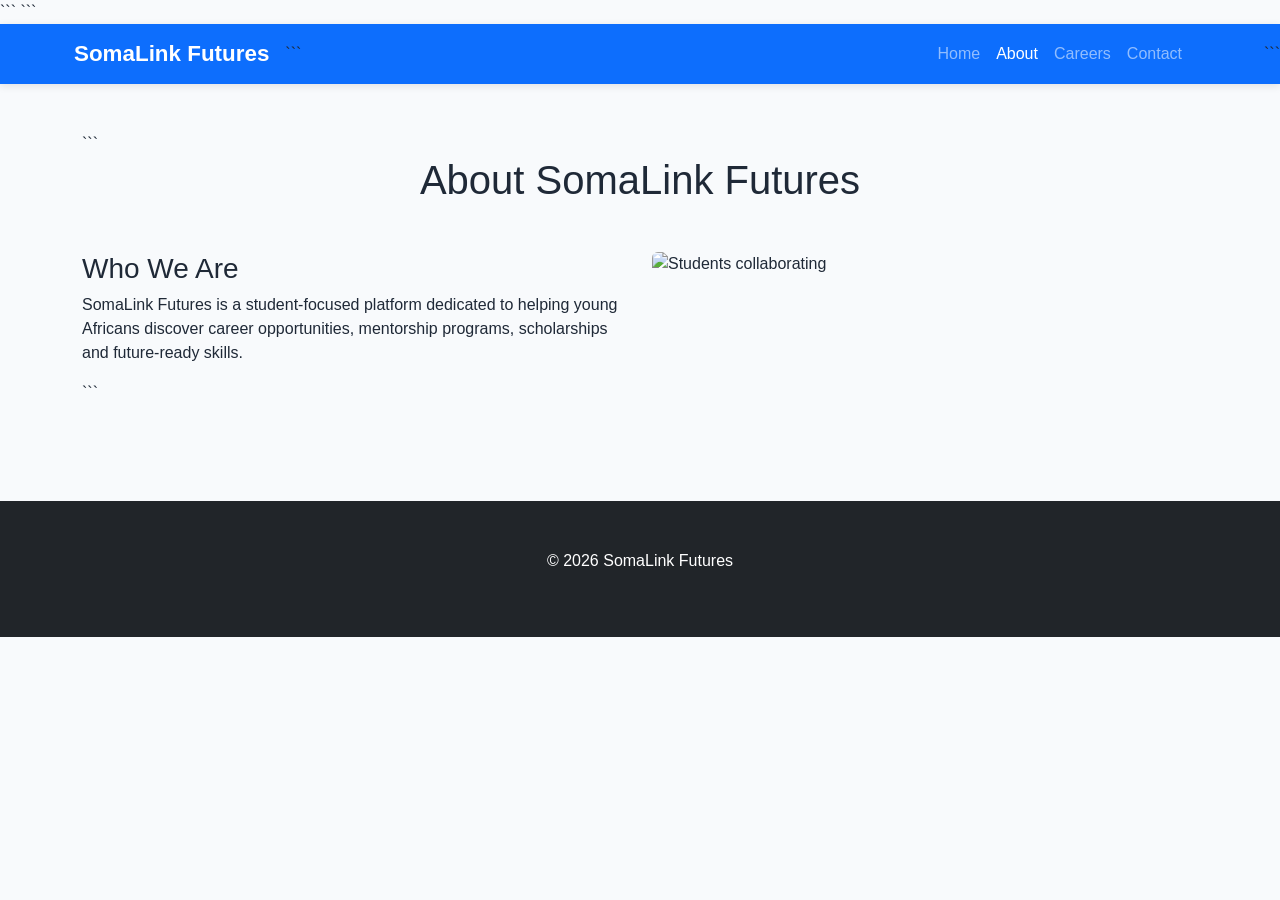
==== about.html @ 68ec2afd "Create about page layout" ====
<!DOCTYPE html>

<html lang="en">
<head>
    <meta charset="UTF-8">
    <meta name="viewport" content="width=device-width, initial-scale=1.0">
    <title>About - SomaLink Futures</title>

```
<link href="https://cdn.jsdelivr.net/npm/bootstrap@5.3.8/dist/css/bootstrap.min.css" rel="stylesheet">

<link rel="stylesheet" href="css/style.css">
```

</head>

<body>

<nav class="navbar navbar-expand-lg navbar-dark bg-primary sticky-top">
    <div class="container">
        <a class="navbar-brand fw-bold" href="index.html">SomaLink Futures</a>

```
    <button class="navbar-toggler" type="button" data-bs-toggle="collapse" data-bs-target="#navbarNav">
        <span class="navbar-toggler-icon"></span>
    </button>

    <div class="collapse navbar-collapse" id="navbarNav">
        <ul class="navbar-nav ms-auto">
            <li class="nav-item"><a class="nav-link" href="index.html">Home</a></li>
            <li class="nav-item"><a class="nav-link active" href="about.html">About</a></li>
            <li class="nav-item"><a class="nav-link" href="careers.html">Careers</a></li>
            <li class="nav-item"><a class="nav-link" href="contact.html">Contact</a></li>
        </ul>
    </div>
</div>
```

</nav>

<section class="container py-5">

```
<h1 class="text-center mb-5">
    About SomaLink Futures
</h1>

<div class="row">

    <div class="col-lg-6">

        <h3>Who We Are</h3>

        <p>
            SomaLink Futures is a student-focused platform dedicated to helping
            young Africans discover career opportunities, mentorship programs,
            scholarships and future-ready skills.
        </p>

    </div>

    <div class="col-lg-6">

        <img
            src="https://images.unsplash.com/photo-1522202176988-66273c2fd55f"
            class="img-fluid rounded"
            alt="Students collaborating">

    </div>

</div>
```

</section>

<footer class="bg-dark text-white mt-5 py-5">
    <div class="container text-center">
        <p>&copy; 2026 SomaLink Futures</p>
    </div>
</footer>

<script src="https://cdn.jsdelivr.net/npm/bootstrap@5.3.8/dist/js/bootstrap.bundle.min.js"></script>

</body>
</html>
---- css/style.css ----
body {
    font-family: "Segoe UI", Tahoma, Geneva, Verdana, sans-serif;
    background-color: #f8fafc;
    color: #1f2937;
}

.navbar {
    box-shadow: 0 2px 8px rgba(0,0,0,0.1);
}

.navbar-brand {
    font-size: 1.4rem;
}

.hero-title {
    font-size: 3rem;
    font-weight: 700;
}

footer {
    margin-top: 80px;
}
.hero-section {
    background: linear-gradient(
        135deg,
        #2563eb,
        #1e40af
    );

    color: white;

    padding: 120px 0;
}

.hero-title {
    font-size: 3.5rem;
    font-weight: 800;
    margin-bottom: 20px;
}

.hero-text {
    font-size: 1.2rem;
    margin-bottom: 30px;
}

.hero-btn {
    margin-right: 10px;
}

.stat-card {
    border: none;
    border-radius: 15px;
    box-shadow: 0 5px 15px rgba(0,0,0,0.1);
    transition: 0.3s;
}

.stat-card:hover {
    transform: translateY(-5px);
}
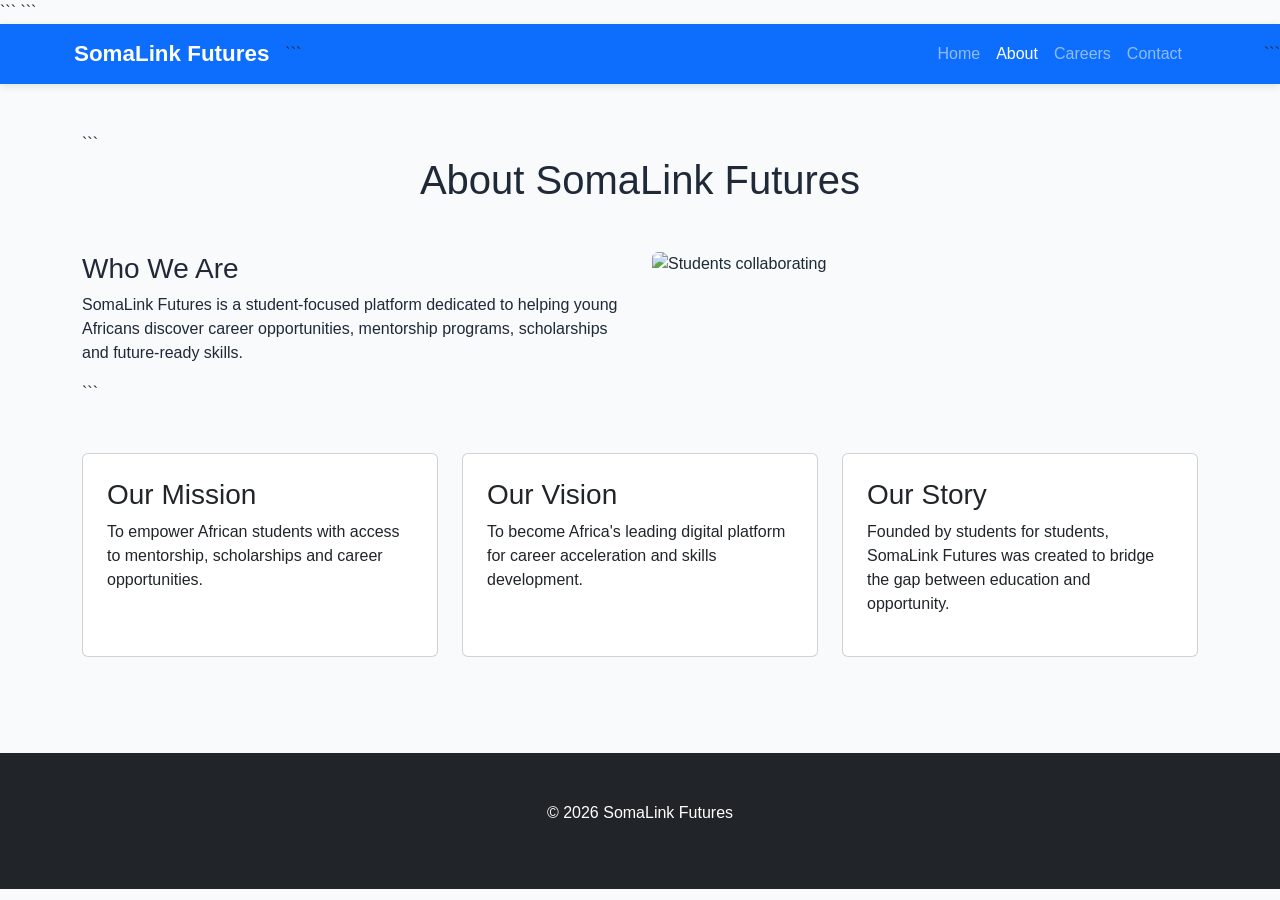
==== commit 6c825f37: "Add mission vision and story sections" ====
--- a/about.html
+++ b/about.html
@@ -70,7 +70,54 @@
 
 </div>
 ```
+<section class="row mt-5">
 
+    <div class="col-md-4">
+
+        <div class="card p-4 h-100">
+
+            <h3>Our Mission</h3>
+
+            <p>
+                To empower African students with access to mentorship,
+                scholarships and career opportunities.
+            </p>
+
+        </div>
+
+    </div>
+
+    <div class="col-md-4">
+
+        <div class="card p-4 h-100">
+
+            <h3>Our Vision</h3>
+
+            <p>
+                To become Africa's leading digital platform for career
+                acceleration and skills development.
+            </p>
+
+        </div>
+
+    </div>
+
+    <div class="col-md-4">
+
+        <div class="card p-4 h-100">
+
+            <h3>Our Story</h3>
+
+            <p>
+                Founded by students for students, SomaLink Futures was created
+                to bridge the gap between education and opportunity.
+            </p>
+
+        </div>
+
+    </div>
+
+</section>
 </section>
 
 <footer class="bg-dark text-white mt-5 py-5">
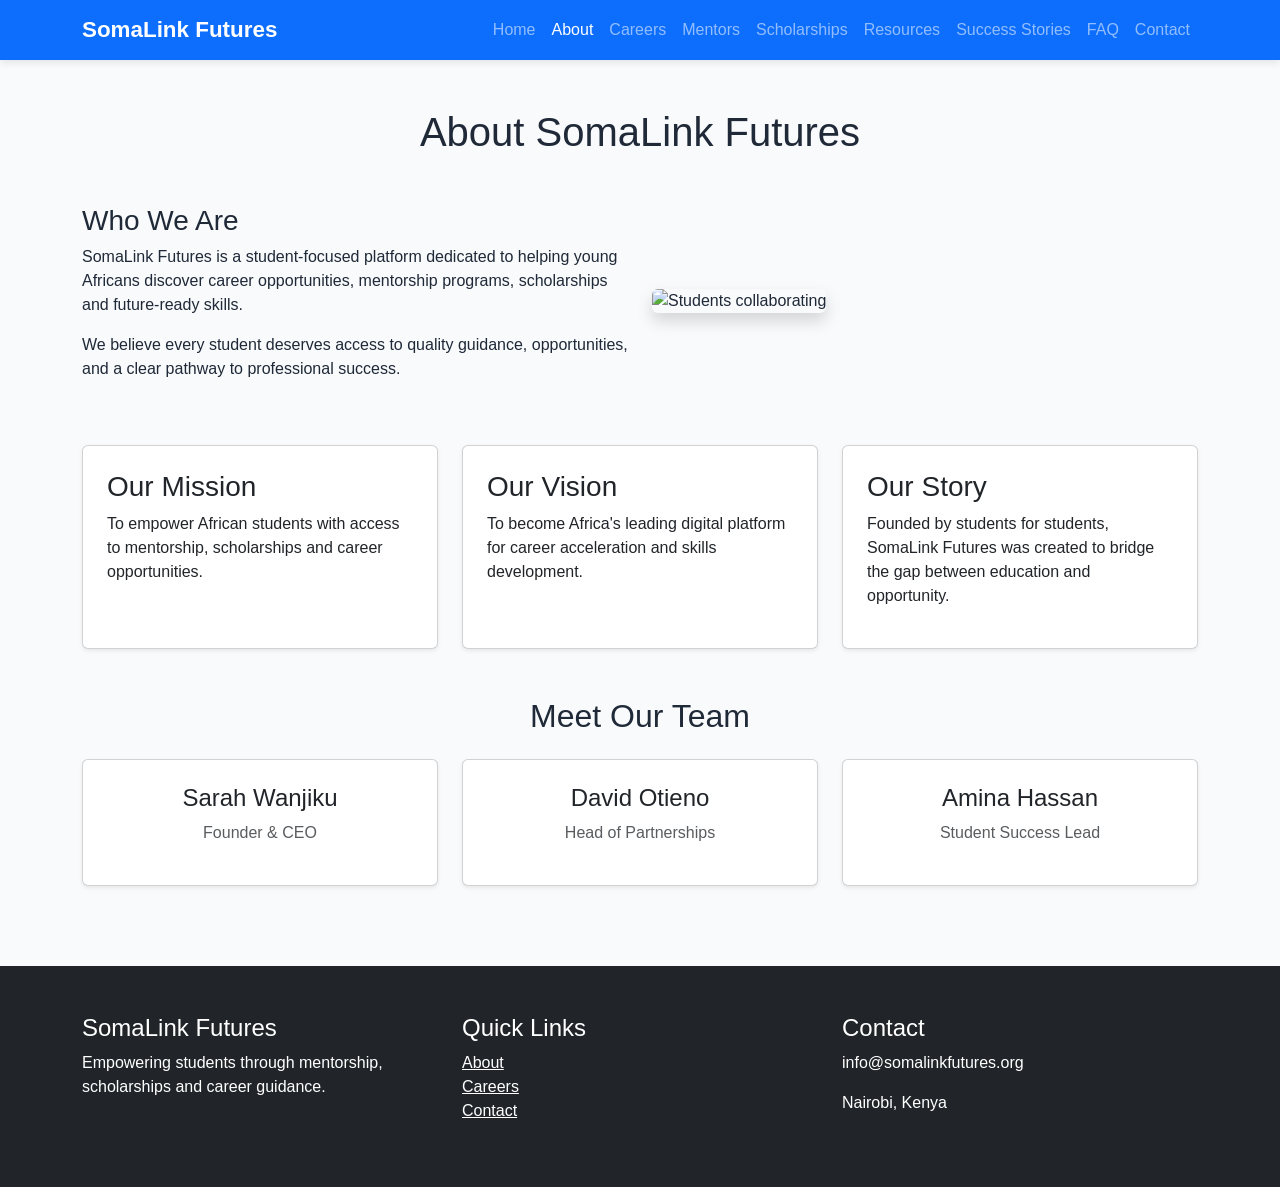
==== commit 2855aac1: "Add team member cards to about page" ====
--- a/about.html
+++ b/about.html
@@ -1,132 +1,280 @@
 <!DOCTYPE html>
-
 <html lang="en">
 <head>
     <meta charset="UTF-8">
     <meta name="viewport" content="width=device-width, initial-scale=1.0">
     <title>About - SomaLink Futures</title>
 
-```
-<link href="https://cdn.jsdelivr.net/npm/bootstrap@5.3.8/dist/css/bootstrap.min.css" rel="stylesheet">
-
-<link rel="stylesheet" href="css/style.css">
-```
-
+    <link href="https://cdn.jsdelivr.net/npm/bootstrap@5.3.8/dist/css/bootstrap.min.css" rel="stylesheet">
+
+    <link rel="stylesheet" href="css/style.css">
 </head>
 
 <body>
 
-<nav class="navbar navbar-expand-lg navbar-dark bg-primary sticky-top">
-    <div class="container">
-        <a class="navbar-brand fw-bold" href="index.html">SomaLink Futures</a>
-
-```
-    <button class="navbar-toggler" type="button" data-bs-toggle="collapse" data-bs-target="#navbarNav">
-        <span class="navbar-toggler-icon"></span>
-    </button>
-
-    <div class="collapse navbar-collapse" id="navbarNav">
-        <ul class="navbar-nav ms-auto">
-            <li class="nav-item"><a class="nav-link" href="index.html">Home</a></li>
-            <li class="nav-item"><a class="nav-link active" href="about.html">About</a></li>
-            <li class="nav-item"><a class="nav-link" href="careers.html">Careers</a></li>
-            <li class="nav-item"><a class="nav-link" href="contact.html">Contact</a></li>
-        </ul>
-    </div>
-</div>
-```
-
-</nav>
-
-<section class="container py-5">
-
-```
-<h1 class="text-center mb-5">
-    About SomaLink Futures
-</h1>
-
-<div class="row">
-
-    <div class="col-lg-6">
-
-        <h3>Who We Are</h3>
-
-        <p>
-            SomaLink Futures is a student-focused platform dedicated to helping
-            young Africans discover career opportunities, mentorship programs,
-            scholarships and future-ready skills.
-        </p>
-
-    </div>
-
-    <div class="col-lg-6">
-
-        <img
-            src="https://images.unsplash.com/photo-1522202176988-66273c2fd55f"
-            class="img-fluid rounded"
-            alt="Students collaborating">
-
-    </div>
-
-</div>
-```
-<section class="row mt-5">
-
-    <div class="col-md-4">
-
-        <div class="card p-4 h-100">
-
-            <h3>Our Mission</h3>
-
-            <p>
-                To empower African students with access to mentorship,
-                scholarships and career opportunities.
-            </p>
+    <nav class="navbar navbar-expand-lg navbar-dark bg-primary sticky-top">
+        <div class="container">
+
+            <a class="navbar-brand fw-bold" href="index.html">
+                SomaLink Futures
+            </a>
+
+            <button
+                class="navbar-toggler"
+                type="button"
+                data-bs-toggle="collapse"
+                data-bs-target="#navbarNav">
+
+                <span class="navbar-toggler-icon"></span>
+
+            </button>
+
+            <div class="collapse navbar-collapse" id="navbarNav">
+
+                <ul class="navbar-nav ms-auto">
+
+                    <li class="nav-item">
+                        <a class="nav-link" href="index.html">Home</a>
+                    </li>
+
+                    <li class="nav-item">
+                        <a class="nav-link active" href="about.html">About</a>
+                    </li>
+
+                    <li class="nav-item">
+                        <a class="nav-link" href="careers.html">Careers</a>
+                    </li>
+
+                    <li class="nav-item">
+                        <a class="nav-link" href="mentors.html">Mentors</a>
+                    </li>
+
+                    <li class="nav-item">
+                        <a class="nav-link" href="scholarships.html">Scholarships</a>
+                    </li>
+
+                    <li class="nav-item">
+                        <a class="nav-link" href="resources.html">Resources</a>
+                    </li>
+
+                    <li class="nav-item">
+                        <a class="nav-link" href="success-stories.html">Success Stories</a>
+                    </li>
+
+                    <li class="nav-item">
+                        <a class="nav-link" href="faq.html">FAQ</a>
+                    </li>
+
+                    <li class="nav-item">
+                        <a class="nav-link" href="contact.html">Contact</a>
+                    </li>
+
+                </ul>
+
+            </div>
 
         </div>
-
-    </div>
-
-    <div class="col-md-4">
-
-        <div class="card p-4 h-100">
-
-            <h3>Our Vision</h3>
-
-            <p>
-                To become Africa's leading digital platform for career
-                acceleration and skills development.
-            </p>
+    </nav>
+
+    <main>
+
+        <section class="container py-5">
+
+            <h1 class="text-center mb-5">
+                About SomaLink Futures
+            </h1>
+
+            <div class="row align-items-center">
+
+                <div class="col-lg-6">
+
+                    <h3>Who We Are</h3>
+
+                    <p>
+                        SomaLink Futures is a student-focused platform dedicated to helping
+                        young Africans discover career opportunities, mentorship programs,
+                        scholarships and future-ready skills.
+                    </p>
+
+                    <p>
+                        We believe every student deserves access to quality guidance,
+                        opportunities, and a clear pathway to professional success.
+                    </p>
+
+                </div>
+
+                <div class="col-lg-6">
+
+                    <img
+                        src="https://images.unsplash.com/photo-1522202176988-66273c2fd55f"
+                        class="img-fluid rounded shadow"
+                        alt="Students collaborating">
+
+                </div>
+
+            </div>
+
+        </section>
+
+        <section class="container mb-5">
+
+            <div class="row g-4">
+
+                <div class="col-md-4">
+
+                    <div class="card p-4 h-100 shadow-sm">
+
+                        <h3>Our Mission</h3>
+
+                        <p>
+                            To empower African students with access to mentorship,
+                            scholarships and career opportunities.
+                        </p>
+
+                    </div>
+
+                </div>
+
+                <div class="col-md-4">
+
+                    <div class="card p-4 h-100 shadow-sm">
+
+                        <h3>Our Vision</h3>
+
+                        <p>
+                            To become Africa's leading digital platform for career
+                            acceleration and skills development.
+                        </p>
+
+                    </div>
+
+                </div>
+
+                <div class="col-md-4">
+
+                    <div class="card p-4 h-100 shadow-sm">
+
+                        <h3>Our Story</h3>
+
+                        <p>
+                            Founded by students for students, SomaLink Futures was created
+                            to bridge the gap between education and opportunity.
+                        </p>
+
+                    </div>
+
+                </div>
+
+            </div>
+
+        </section>
+
+        <section class="container mb-5">
+
+            <h2 class="text-center mb-4">
+                Meet Our Team
+            </h2>
+
+            <div class="row g-4">
+
+                <div class="col-md-4">
+
+                    <div class="card text-center p-4 shadow-sm">
+
+                        <h4>Sarah Wanjiku</h4>
+
+                        <p class="text-muted">
+                            Founder & CEO
+                        </p>
+
+                    </div>
+
+                </div>
+
+                <div class="col-md-4">
+
+                    <div class="card text-center p-4 shadow-sm">
+
+                        <h4>David Otieno</h4>
+
+                        <p class="text-muted">
+                            Head of Partnerships
+                        </p>
+
+                    </div>
+
+                </div>
+
+                <div class="col-md-4">
+
+                    <div class="card text-center p-4 shadow-sm">
+
+                        <h4>Amina Hassan</h4>
+
+                        <p class="text-muted">
+                            Student Success Lead
+                        </p>
+
+                    </div>
+
+                </div>
+
+            </div>
+
+        </section>
+
+    </main>
+
+    <footer class="bg-dark text-white py-5">
+
+        <div class="container">
+
+            <div class="row">
+
+                <div class="col-md-4">
+
+                    <h4>SomaLink Futures</h4>
+
+                    <p>
+                        Empowering students through mentorship,
+                        scholarships and career guidance.
+                    </p>
+
+                </div>
+
+                <div class="col-md-4">
+
+                    <h4>Quick Links</h4>
+
+                    <ul class="list-unstyled">
+
+                        <li><a href="about.html" class="text-white">About</a></li>
+
+                        <li><a href="careers.html" class="text-white">Careers</a></li>
+
+                        <li><a href="contact.html" class="text-white">Contact</a></li>
+
+                    </ul>
+
+                </div>
+
+                <div class="col-md-4">
+
+                    <h4>Contact</h4>
+
+                    <p>info@somalinkfutures.org</p>
+
+                    <p>Nairobi, Kenya</p>
+
+                </div>
+
+            </div>
 
         </div>
 
-    </div>
-
-    <div class="col-md-4">
-
-        <div class="card p-4 h-100">
-
-            <h3>Our Story</h3>
-
-            <p>
-                Founded by students for students, SomaLink Futures was created
-                to bridge the gap between education and opportunity.
-            </p>
-
-        </div>
-
-    </div>
-
-</section>
-</section>
-
-<footer class="bg-dark text-white mt-5 py-5">
-    <div class="container text-center">
-        <p>&copy; 2026 SomaLink Futures</p>
-    </div>
-</footer>
-
-<script src="https://cdn.jsdelivr.net/npm/bootstrap@5.3.8/dist/js/bootstrap.bundle.min.js"></script>
+    </footer>
+
+    <script src="https://cdn.jsdelivr.net/npm/bootstrap@5.3.8/dist/js/bootstrap.bundle.min.js"></script>
 
 </body>
-</html>
+</html>
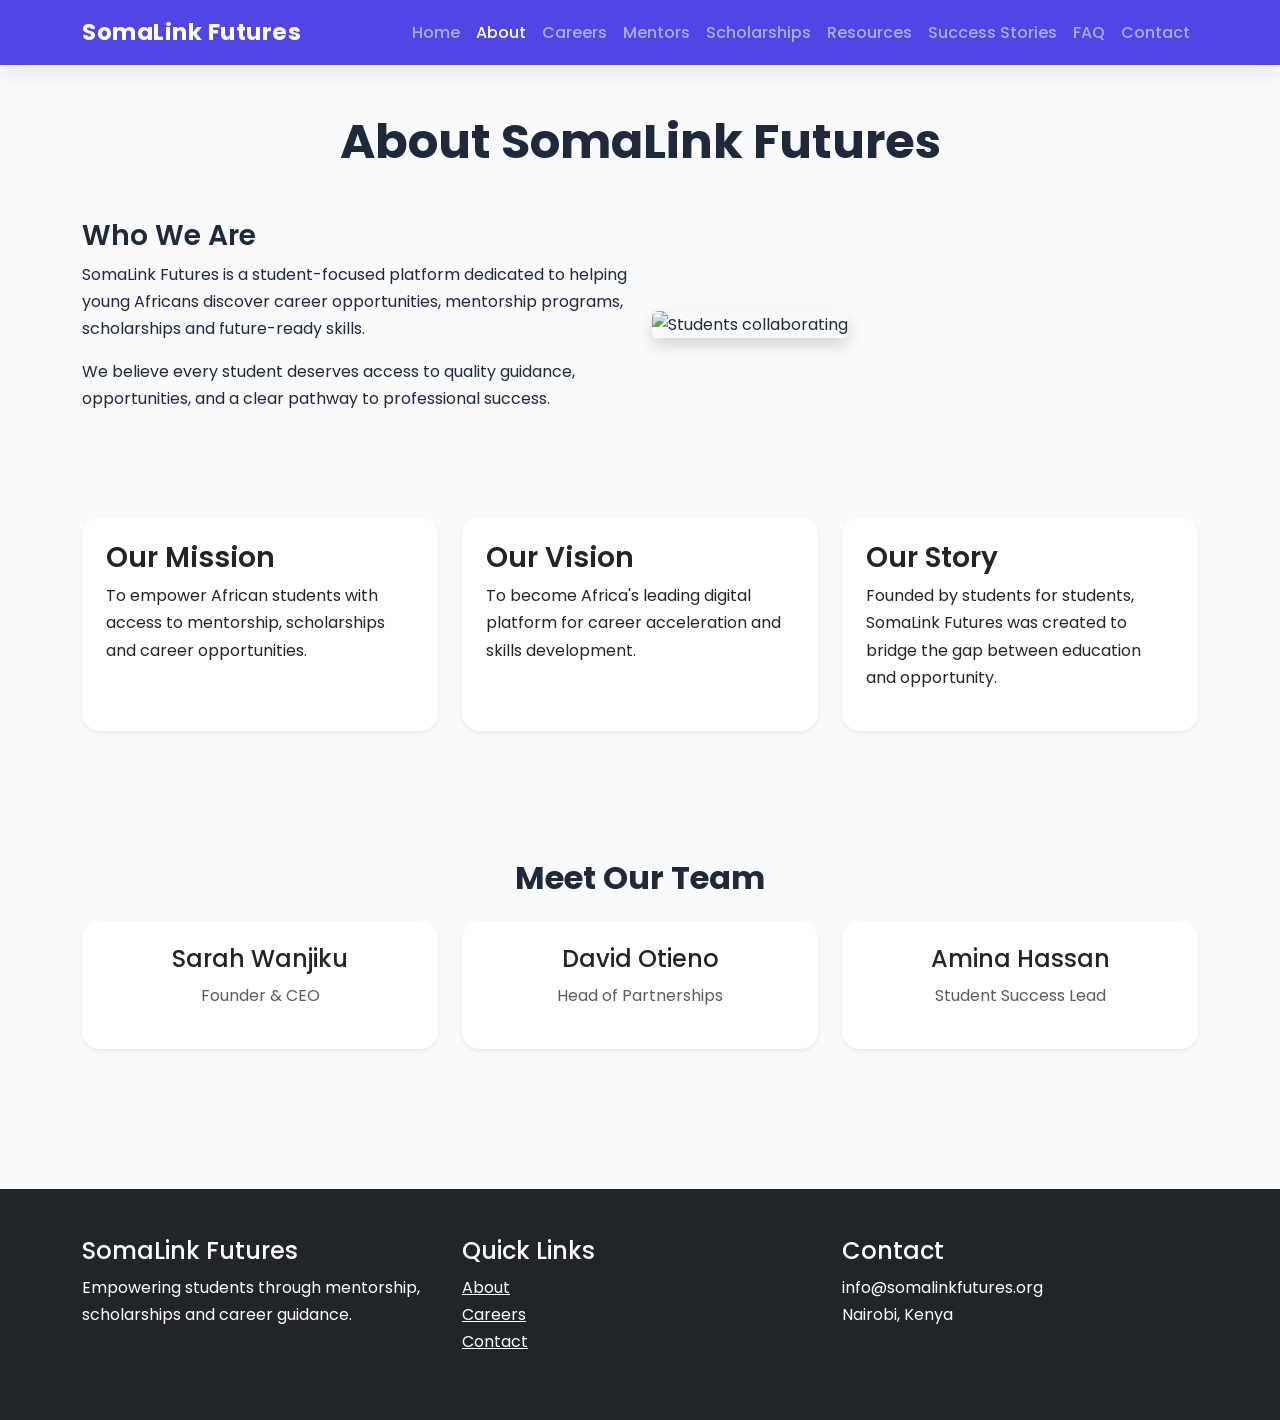
==== commit 30bcffe7: "Standardize navigation across all pages" ====
--- a/about.html
+++ b/about.html
@@ -12,69 +12,74 @@
 
 <body>
 
-    <nav class="navbar navbar-expand-lg navbar-dark bg-primary sticky-top">
-        <div class="container">
-
-            <a class="navbar-brand fw-bold" href="index.html">
-                SomaLink Futures
-            </a>
-
-            <button
-                class="navbar-toggler"
-                type="button"
-                data-bs-toggle="collapse"
-                data-bs-target="#navbarNav">
-
-                <span class="navbar-toggler-icon"></span>
-
-            </button>
-
-            <div class="collapse navbar-collapse" id="navbarNav">
-
-                <ul class="navbar-nav ms-auto">
-
-                    <li class="nav-item">
-                        <a class="nav-link" href="index.html">Home</a>
-                    </li>
-
-                    <li class="nav-item">
-                        <a class="nav-link active" href="about.html">About</a>
-                    </li>
-
-                    <li class="nav-item">
-                        <a class="nav-link" href="careers.html">Careers</a>
-                    </li>
-
-                    <li class="nav-item">
-                        <a class="nav-link" href="mentors.html">Mentors</a>
-                    </li>
-
-                    <li class="nav-item">
-                        <a class="nav-link" href="scholarships.html">Scholarships</a>
-                    </li>
-
-                    <li class="nav-item">
-                        <a class="nav-link" href="resources.html">Resources</a>
-                    </li>
-
-                    <li class="nav-item">
-                        <a class="nav-link" href="success-stories.html">Success Stories</a>
-                    </li>
-
-                    <li class="nav-item">
-                        <a class="nav-link" href="faq.html">FAQ</a>
-                    </li>
-
-                    <li class="nav-item">
-                        <a class="nav-link" href="contact.html">Contact</a>
-                    </li>
-
-                </ul>
-
-            </div>
+    <nav class="navbar navbar-expand-lg navbar-dark sticky-top bg-primary">
+
+    <div class="container">
+
+        <a class="navbar-brand fw-bold" href="index.html">
+            SomaLink Futures
+        </a>
+
+        <button
+            class="navbar-toggler"
+            type="button"
+            data-bs-toggle="collapse"
+            data-bs-target="#navbarNav"
+            aria-controls="navbarNav"
+            aria-expanded="false"
+            aria-label="Toggle navigation">
+
+            <span class="navbar-toggler-icon"></span>
+
+        </button>
+
+        <div class="collapse navbar-collapse" id="navbarNav">
+
+            <ul class="navbar-nav ms-auto">
+
+                <li class="nav-item">
+                    <a class="nav-link" href="index.html">Home</a>
+                </li>
+
+                <li class="nav-item">
+                    <a class="nav-link active" href="about.html">About</a>
+                </li>
+
+                <li class="nav-item">
+                    <a class="nav-link" href="careers.html">Careers</a>
+                </li>
+
+                <li class="nav-item">
+                    <a class="nav-link" href="mentors.html">Mentors</a>
+                </li>
+
+                <li class="nav-item">
+                    <a class="nav-link" href="scholarships.html">Scholarships</a>
+                </li>
+
+                <li class="nav-item">
+                    <a class="nav-link" href="resources.html">Resources</a>
+                </li>
+
+                <li class="nav-item">
+                    <a class="nav-link" href="success-stories.html">Success Stories</a>
+                </li>
+
+                <li class="nav-item">
+                    <a class="nav-link" href="faq.html">FAQ</a>
+                </li>
+
+                <li class="nav-item">
+                    <a class="nav-link" href="contact.html">Contact</a>
+                </li>
+
+            </ul>
 
         </div>
-    </nav>
+
+    </div>
+
+</nav>
 
     <main>
 
--- a/css/style.css
+++ b/css/style.css
@@ -1,59 +1,157 @@
-body {
-    font-family: "Segoe UI", Tahoma, Geneva, Verdana, sans-serif;
-    background-color: #f8fafc;
-    color: #1f2937;
+/* ---------- Google Font ---------- */
+@import url('https://fonts.googleapis.com/css2?family=Poppins:wght@300;400;500;600;700;800&display=swap');
+
+/* ---------- Global ---------- */
+
+body{
+    font-family:'Poppins',sans-serif;
+    background:#F8FAFC;
+    color:#1E293B;
+    line-height:1.7;
 }
 
-.navbar {
-    box-shadow: 0 2px 8px rgba(0,0,0,0.1);
+/* ---------- Navbar ---------- */
+
+.navbar{
+    background:#4F46E5 !important;
+    box-shadow:0 8px 24px rgba(0,0,0,.08);
 }
 
-.navbar-brand {
-    font-size: 1.4rem;
+.navbar-brand{
+    font-size:1.45rem;
+    font-weight:700;
+    letter-spacing:.5px;
 }
 
-.hero-title {
-    font-size: 3rem;
-    font-weight: 700;
+.nav-link{
+    font-weight:500;
+    transition:.25s;
 }
 
-footer {
-    margin-top: 80px;
-}
-.hero-section {
-    background: linear-gradient(
-        135deg,
-        #2563eb,
-        #1e40af
-    );
-
-    color: white;
-
-    padding: 120px 0;
+.nav-link:hover{
+    color:#A5F3FC !important;
 }
 
-.hero-title {
-    font-size: 3.5rem;
-    font-weight: 800;
-    margin-bottom: 20px;
+/* ---------- Buttons ---------- */
+
+.btn-primary{
+    background:#4F46E5;
+    border:none;
+    padding:12px 28px;
+    border-radius:12px;
+    transition:.3s;
 }
 
-.hero-text {
-    font-size: 1.2rem;
-    margin-bottom: 30px;
+.btn-primary:hover{
+
+    background:#4338CA;
+
+    transform:translateY(-2px);
+
+    box-shadow:0 10px 25px rgba(79,70,229,.25);
+
 }
 
-.hero-btn {
-    margin-right: 10px;
+/* ---------- Cards ---------- */
+
+.card{
+
+    border:none;
+
+    border-radius:18px;
+
+    transition:.35s;
+
+    overflow:hidden;
+
 }
 
-.stat-card {
-    border: none;
-    border-radius: 15px;
-    box-shadow: 0 5px 15px rgba(0,0,0,0.1);
-    transition: 0.3s;
+.card:hover{
+
+    transform:translateY(-8px);
+
+    box-shadow:0 20px 45px rgba(0,0,0,.12);
+
 }
 
-.stat-card:hover {
-    transform: translateY(-5px);
+/* ---------- Images ---------- */
+
+.card img{
+
+    height:240px;
+
+    object-fit:cover;
+
+}
+
+/* ---------- Headings ---------- */
+
+h1{
+
+    font-size:3rem;
+
+    font-weight:700;
+
+}
+
+h2{
+
+    font-weight:700;
+
+}
+
+h3{
+
+    font-weight:600;
+
+}
+
+/* ---------- Footer ---------- */
+
+footer{
+
+    margin-top:100px;
+
+    background:#0F172A !important;
+
+}
+
+footer p{
+
+    margin-bottom:0;
+
+}
+
+/* ---------- Section spacing ---------- */
+
+section{
+
+    padding-top:40px;
+
+    padding-bottom:40px;
+
+}
+
+/* ---------- Hero Section ---------- */
+
+.hero-section{
+
+    background:linear-gradient(135deg,#EEF2FF,#FFFFFF);
+
+    padding-top:90px;
+
+    padding-bottom:90px;
+
+}
+
+.hero-section img{
+
+    border-radius:24px;
+
+}
+
+.hero-section h1{
+
+    line-height:1.2;
+
 }
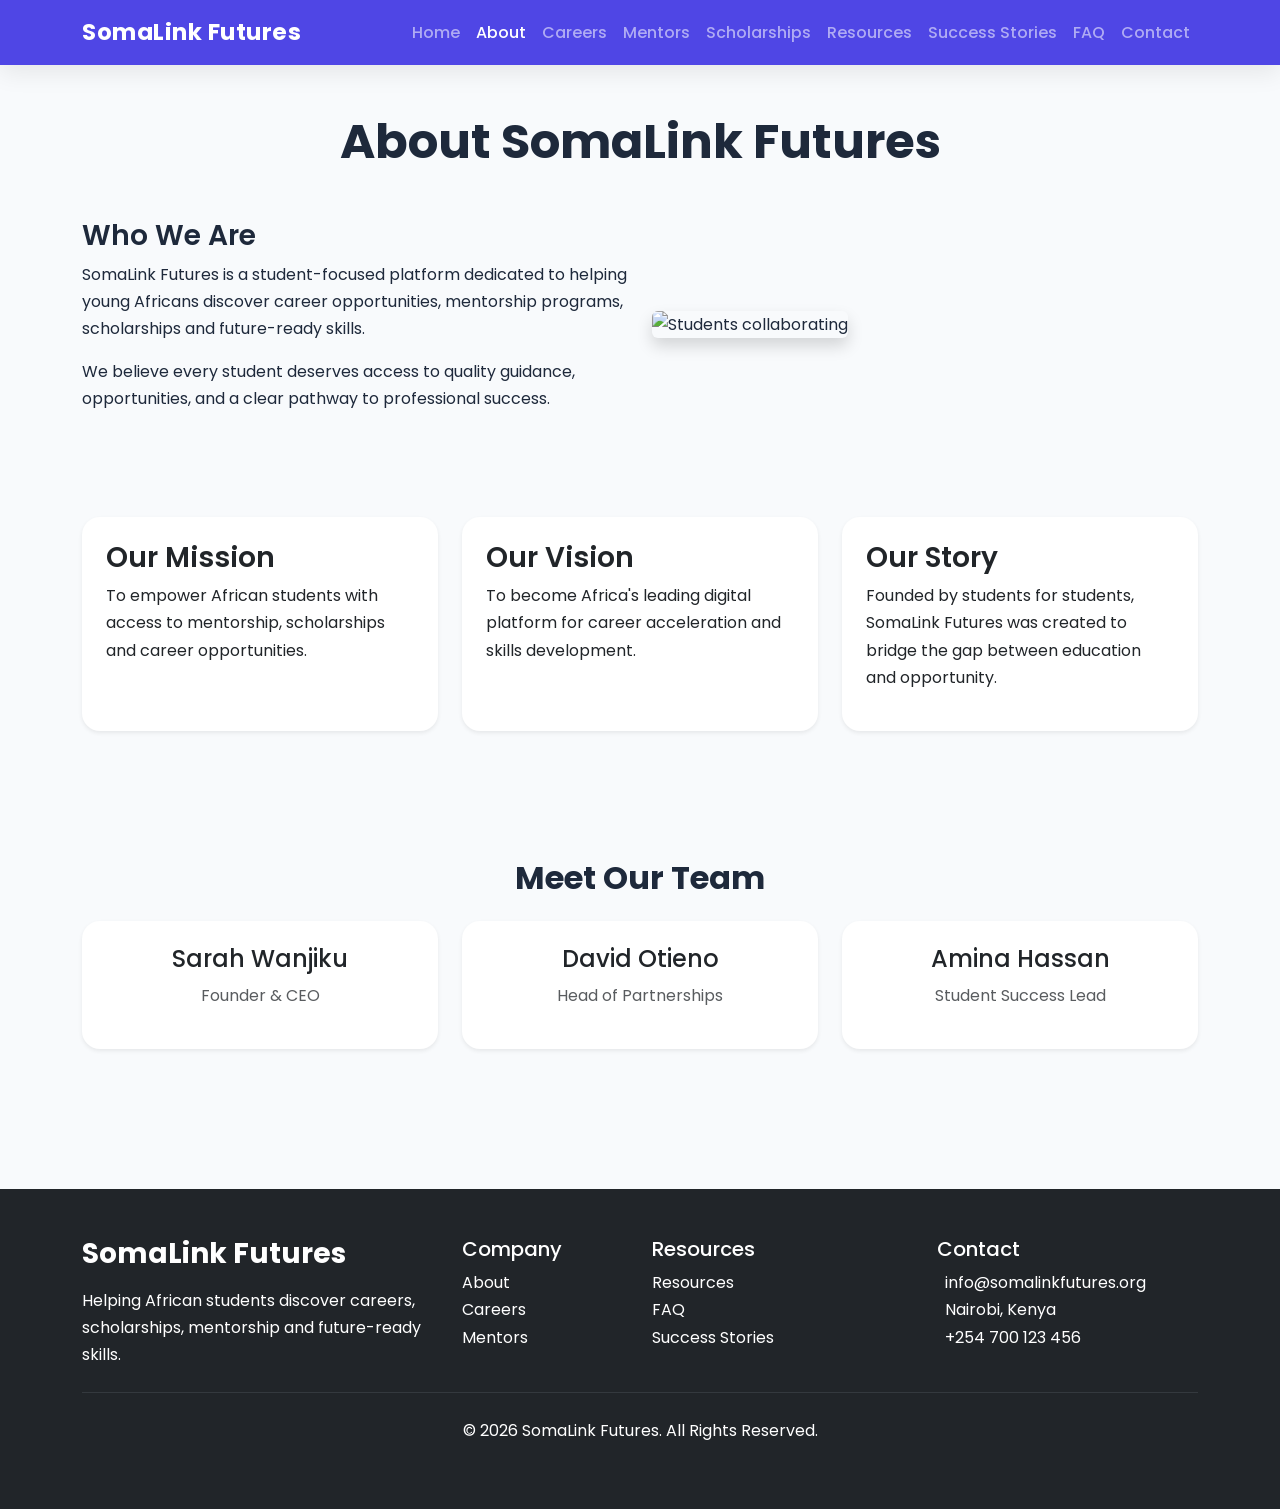
==== commit ed2bb0a4: "Standardize footer across all pages" ====
--- a/about.html
+++ b/about.html
@@ -230,54 +230,135 @@
 
     </main>
 
-    <footer class="bg-dark text-white py-5">
-
-        <div class="container">
-
-            <div class="row">
-
-                <div class="col-md-4">
-
-                    <h4>SomaLink Futures</h4>
-
-                    <p>
-                        Empowering students through mentorship,
-                        scholarships and career guidance.
-                    </p>
-
-                </div>
-
-                <div class="col-md-4">
-
-                    <h4>Quick Links</h4>
-
-                    <ul class="list-unstyled">
-
-                        <li><a href="about.html" class="text-white">About</a></li>
-
-                        <li><a href="careers.html" class="text-white">Careers</a></li>
-
-                        <li><a href="contact.html" class="text-white">Contact</a></li>
-
-                    </ul>
-
-                </div>
-
-                <div class="col-md-4">
-
-                    <h4>Contact</h4>
-
-                    <p>info@somalinkfutures.org</p>
-
-                    <p>Nairobi, Kenya</p>
-
-                </div>
+    <footer class="bg-dark text-white pt-5 pb-3">
+
+    <div class="container">
+
+        <div class="row gy-4">
+
+            <div class="col-lg-4">
+
+                <h3 class="fw-bold mb-3">
+                    SomaLink Futures
+                </h3>
+
+                <p>
+                    Helping African students discover careers,
+                    scholarships, mentorship and future-ready skills.
+                </p>
+
+            </div>
+
+            <div class="col-lg-2">
+
+                <h5>Company</h5>
+
+                <ul class="list-unstyled">
+
+                    <li>
+                        <a href="about.html"
+                           class="text-white text-decoration-none">
+                            About
+                        </a>
+                    </li>
+
+                    <li>
+                        <a href="careers.html"
+                           class="text-white text-decoration-none">
+                            Careers
+                        </a>
+                    </li>
+
+                    <li>
+                        <a href="mentors.html"
+                           class="text-white text-decoration-none">
+                            Mentors
+                        </a>
+                    </li>
+
+                </ul>
+
+            </div>
+
+            <div class="col-lg-3">
+
+                <h5>Resources</h5>
+
+                <ul class="list-unstyled">
+
+                    <li>
+                        <a href="resources.html"
+                           class="text-white text-decoration-none">
+                            Resources
+                        </a>
+                    </li>
+
+                    <li>
+                        <a href="faq.html"
+                           class="text-white text-decoration-none">
+                            FAQ
+                        </a>
+                    </li>
+
+                    <li>
+                        <a href="success-stories.html"
+                           class="text-white text-decoration-none">
+                            Success Stories
+                        </a>
+                    </li>
+
+                </ul>
+
+            </div>
+
+            <div class="col-lg-3">
+
+                <h5>Contact</h5>
+
+                <p>
+                    <i class="bi bi-envelope-fill me-2"></i>
+                    info@somalinkfutures.org
+                </p>
+
+                <p>
+                    <i class="bi bi-geo-alt-fill me-2"></i>
+                    Nairobi, Kenya
+                </p>
+
+                <p>
+                    <i class="bi bi-telephone-fill me-2"></i>
+                    +254 700 123 456
+                </p>
 
             </div>
 
         </div>
 
-    </footer>
+        <hr class="border-secondary my-4">
+
+        <div class="text-center">
+
+            <p class="mb-2">
+                © 2026 SomaLink Futures. All Rights Reserved.
+            </p>
+
+            <div>
+
+                <i class="bi bi-facebook fs-4 me-3"></i>
+
+                <i class="bi bi-linkedin fs-4 me-3"></i>
+
+                <i class="bi bi-twitter-x fs-4 me-3"></i>
+
+                <i class="bi bi-instagram fs-4"></i>
+
+            </div>
+
+        </div>
+
+    </div>
+
+</footer>
 
     <script src="https://cdn.jsdelivr.net/npm/bootstrap@5.3.8/dist/js/bootstrap.bundle.min.js"></script>
 
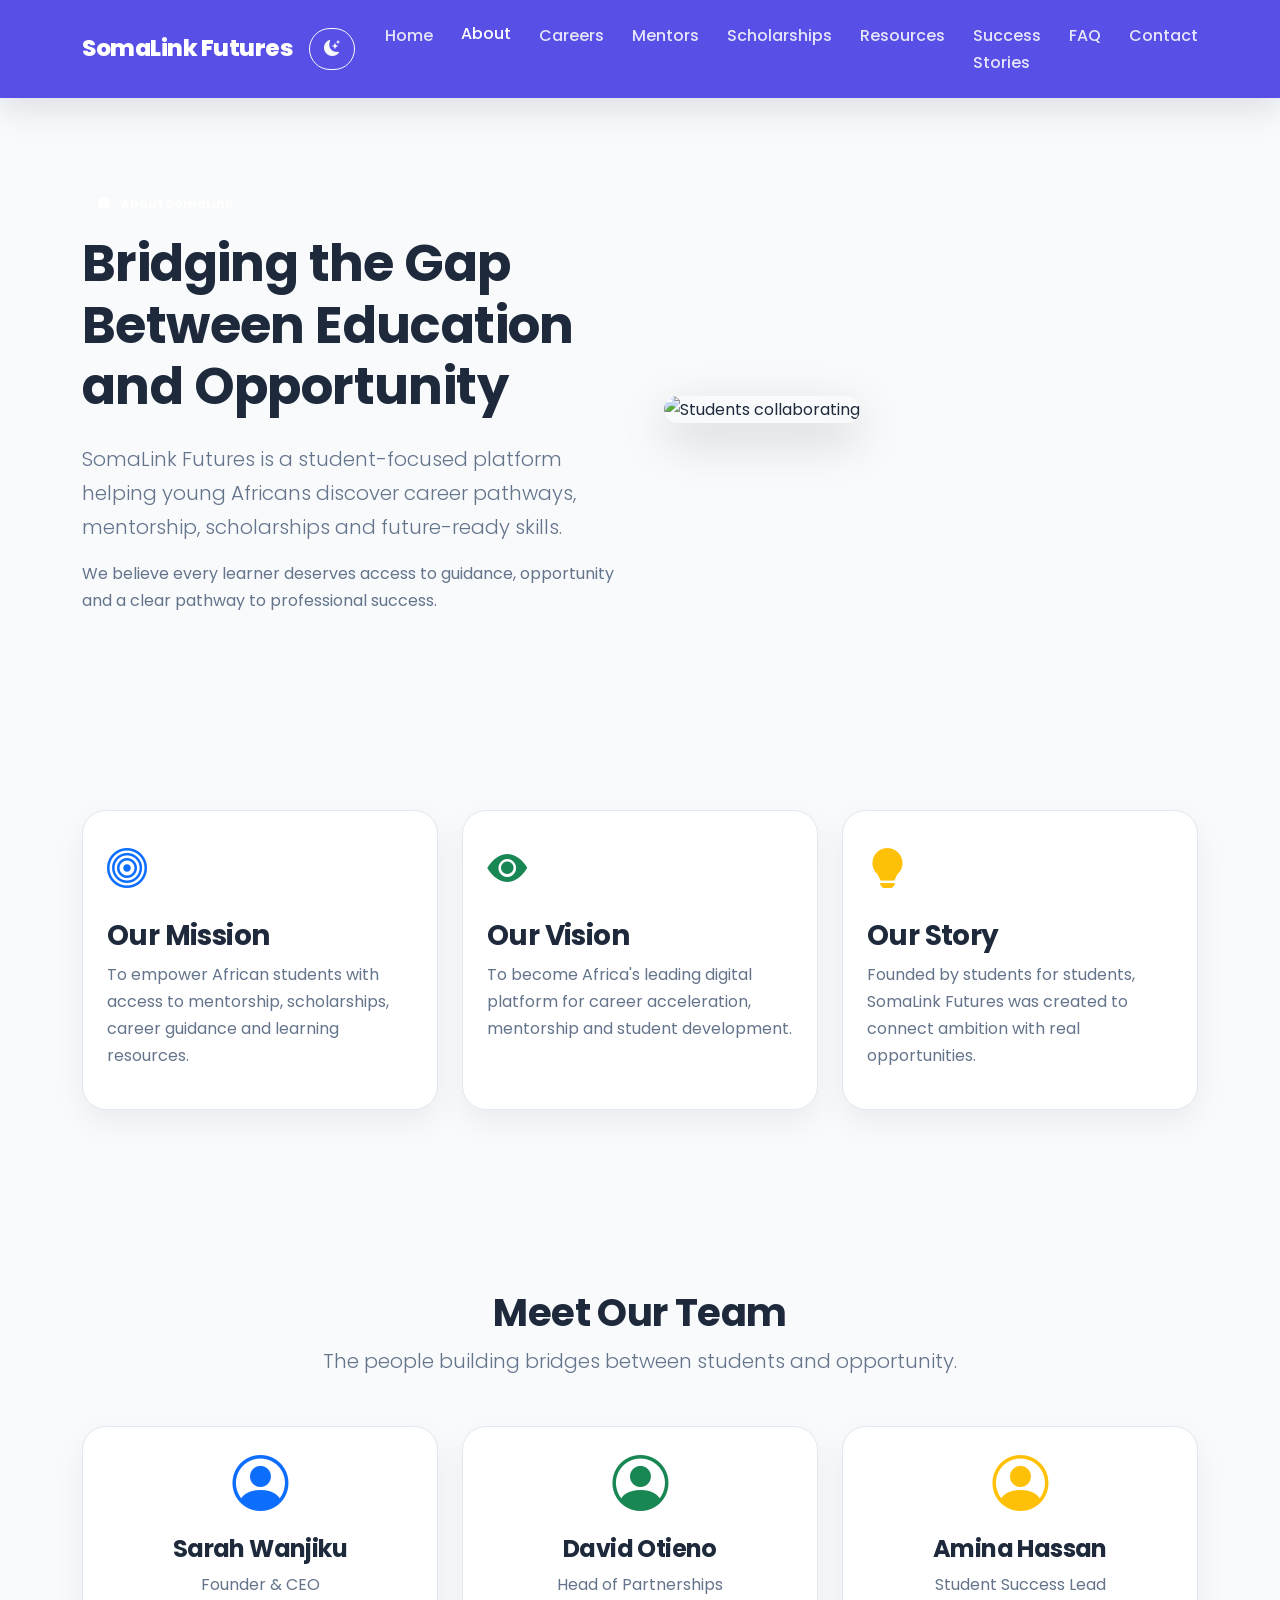
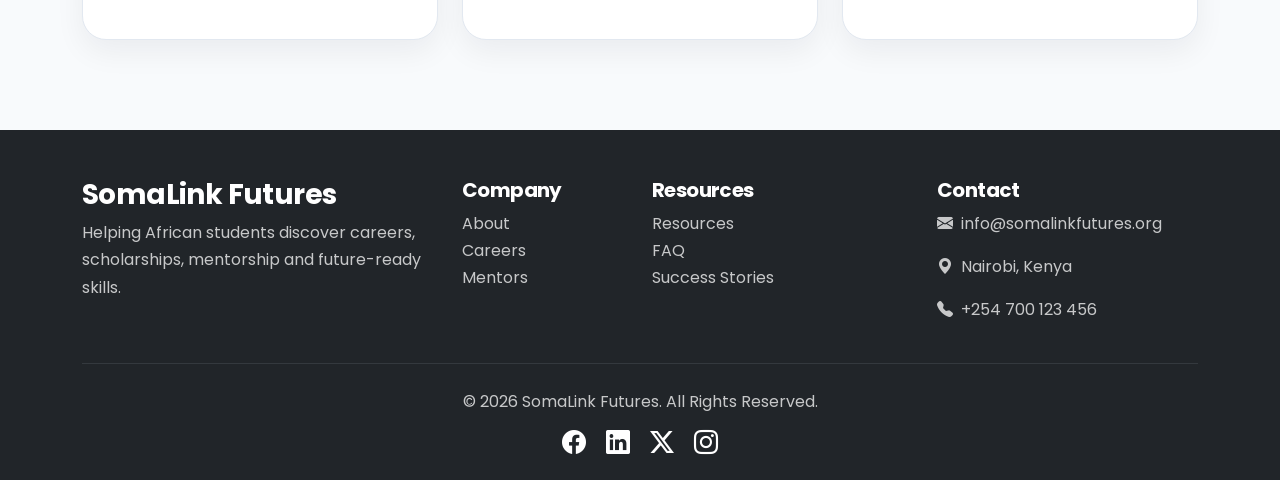
==== commit 2f464e4f: "Finalize SomaLink Futures website design and functionality" ====
--- a/about.html
+++ b/about.html
@@ -6,19 +6,26 @@
     <title>About - SomaLink Futures</title>
 
     <link href="https://cdn.jsdelivr.net/npm/bootstrap@5.3.8/dist/css/bootstrap.min.css" rel="stylesheet">
-
+    <link rel="stylesheet" href="https://cdn.jsdelivr.net/npm/bootstrap-icons@1.11.3/font/bootstrap-icons.min.css">
     <link rel="stylesheet" href="css/style.css">
 </head>
 
 <body>
 
-    <nav class="navbar navbar-expand-lg navbar-dark sticky-top bg-primary">
-
+<nav class="navbar navbar-expand-xl navbar-dark sticky-top" aria-label="Main Navigation">
     <div class="container">
 
-        <a class="navbar-brand fw-bold" href="index.html">
+        <a class="navbar-brand" href="index.html">
             SomaLink Futures
         </a>
+
+        <button
+            id="themeToggle"
+            class="btn btn-outline-light ms-auto me-3"
+            type="button"
+            aria-label="Toggle dark mode">
+            <i class="bi bi-moon-stars-fill"></i>
+        </button>
 
         <button
             class="navbar-toggler"
@@ -28,308 +35,177 @@
             aria-controls="navbarNav"
             aria-expanded="false"
             aria-label="Toggle navigation">
-
             <span class="navbar-toggler-icon"></span>
-
         </button>
 
         <div class="collapse navbar-collapse" id="navbarNav">
-
-            <ul class="navbar-nav ms-auto">
-
-                <li class="nav-item">
-                    <a class="nav-link" href="index.html">Home</a>
-                </li>
-
-                <li class="nav-item">
-                    <a class="nav-link active" href="about.html">About</a>
-                </li>
-
-                <li class="nav-item">
-                    <a class="nav-link" href="careers.html">Careers</a>
-                </li>
-
-                <li class="nav-item">
-                    <a class="nav-link" href="mentors.html">Mentors</a>
-                </li>
-
-                <li class="nav-item">
-                    <a class="nav-link" href="scholarships.html">Scholarships</a>
-                </li>
-
-                <li class="nav-item">
-                    <a class="nav-link" href="resources.html">Resources</a>
-                </li>
-
-                <li class="nav-item">
-                    <a class="nav-link" href="success-stories.html">Success Stories</a>
-                </li>
-
-                <li class="nav-item">
-                    <a class="nav-link" href="faq.html">FAQ</a>
-                </li>
-
-                <li class="nav-item">
-                    <a class="nav-link" href="contact.html">Contact</a>
-                </li>
-
+            <ul class="navbar-nav ms-xl-auto">
+                <li class="nav-item"><a class="nav-link" href="index.html">Home</a></li>
+                <li class="nav-item"><a class="nav-link active" href="about.html">About</a></li>
+                <li class="nav-item"><a class="nav-link" href="careers.html">Careers</a></li>
+                <li class="nav-item"><a class="nav-link" href="mentors.html">Mentors</a></li>
+                <li class="nav-item"><a class="nav-link" href="scholarships.html">Scholarships</a></li>
+                <li class="nav-item"><a class="nav-link" href="resources.html">Resources</a></li>
+                <li class="nav-item"><a class="nav-link" href="success-stories.html">Success Stories</a></li>
+                <li class="nav-item"><a class="nav-link" href="faq.html">FAQ</a></li>
+                <li class="nav-item"><a class="nav-link" href="contact.html">Contact</a></li>
             </ul>
-
         </div>
 
     </div>
-
 </nav>
 
-    <main>
-
-        <section class="container py-5">
-
-            <h1 class="text-center mb-5">
-                About SomaLink Futures
-            </h1>
-
-            <div class="row align-items-center">
-
-                <div class="col-lg-6">
-
-                    <h3>Who We Are</h3>
-
+<main>
+
+    <section class="container">
+        <div class="row align-items-center g-5">
+
+            <div class="col-lg-6">
+                <span class="badge mb-3 px-3 py-2">
+                    <i class="bi bi-info-circle-fill me-2"></i>
+                    About SomaLink
+                </span>
+
+                <h1 class="mb-4">
+                    Bridging the Gap Between Education and Opportunity
+                </h1>
+
+                <p class="lead">
+                    SomaLink Futures is a student-focused platform helping young
+                    Africans discover career pathways, mentorship, scholarships
+                    and future-ready skills.
+                </p>
+
+                <p>
+                    We believe every learner deserves access to guidance, opportunity
+                    and a clear pathway to professional success.
+                </p>
+            </div>
+
+            <div class="col-lg-6">
+                <img
+                    src="https://images.unsplash.com/photo-1522202176988-66273c2fd55f?w=900"
+                    class="img-fluid rounded-4 shadow-lg"
+                    alt="Students collaborating">
+            </div>
+
+        </div>
+    </section>
+
+    <section class="container">
+        <div class="row g-4">
+
+            <div class="col-md-4">
+                <div class="card p-4 h-100">
+                    <i class="bi bi-bullseye text-primary fs-1 mb-3"></i>
+                    <h3>Our Mission</h3>
                     <p>
-                        SomaLink Futures is a student-focused platform dedicated to helping
-                        young Africans discover career opportunities, mentorship programs,
-                        scholarships and future-ready skills.
+                        To empower African students with access to mentorship,
+                        scholarships, career guidance and learning resources.
                     </p>
-
+                </div>
+            </div>
+
+            <div class="col-md-4">
+                <div class="card p-4 h-100">
+                    <i class="bi bi-eye-fill text-success fs-1 mb-3"></i>
+                    <h3>Our Vision</h3>
                     <p>
-                        We believe every student deserves access to quality guidance,
-                        opportunities, and a clear pathway to professional success.
+                        To become Africa's leading digital platform for career
+                        acceleration, mentorship and student development.
                     </p>
-
-                </div>
-
-                <div class="col-lg-6">
-
-                    <img
-                        src="https://images.unsplash.com/photo-1522202176988-66273c2fd55f"
-                        class="img-fluid rounded shadow"
-                        alt="Students collaborating">
-
-                </div>
-
-            </div>
-
-        </section>
-
-        <section class="container mb-5">
-
-            <div class="row g-4">
-
-                <div class="col-md-4">
-
-                    <div class="card p-4 h-100 shadow-sm">
-
-                        <h3>Our Mission</h3>
-
-                        <p>
-                            To empower African students with access to mentorship,
-                            scholarships and career opportunities.
-                        </p>
-
-                    </div>
-
-                </div>
-
-                <div class="col-md-4">
-
-                    <div class="card p-4 h-100 shadow-sm">
-
-                        <h3>Our Vision</h3>
-
-                        <p>
-                            To become Africa's leading digital platform for career
-                            acceleration and skills development.
-                        </p>
-
-                    </div>
-
-                </div>
-
-                <div class="col-md-4">
-
-                    <div class="card p-4 h-100 shadow-sm">
-
-                        <h3>Our Story</h3>
-
-                        <p>
-                            Founded by students for students, SomaLink Futures was created
-                            to bridge the gap between education and opportunity.
-                        </p>
-
-                    </div>
-
-                </div>
-
-            </div>
-
-        </section>
-
-        <section class="container mb-5">
-
-            <h2 class="text-center mb-4">
-                Meet Our Team
-            </h2>
-
-            <div class="row g-4">
-
-                <div class="col-md-4">
-
-                    <div class="card text-center p-4 shadow-sm">
-
-                        <h4>Sarah Wanjiku</h4>
-
-                        <p class="text-muted">
-                            Founder & CEO
-                        </p>
-
-                    </div>
-
-                </div>
-
-                <div class="col-md-4">
-
-                    <div class="card text-center p-4 shadow-sm">
-
-                        <h4>David Otieno</h4>
-
-                        <p class="text-muted">
-                            Head of Partnerships
-                        </p>
-
-                    </div>
-
-                </div>
-
-                <div class="col-md-4">
-
-                    <div class="card text-center p-4 shadow-sm">
-
-                        <h4>Amina Hassan</h4>
-
-                        <p class="text-muted">
-                            Student Success Lead
-                        </p>
-
-                    </div>
-
-                </div>
-
-            </div>
-
-        </section>
-
-    </main>
-
-    <footer class="bg-dark text-white pt-5 pb-3">
-
+                </div>
+            </div>
+
+            <div class="col-md-4">
+                <div class="card p-4 h-100">
+                    <i class="bi bi-lightbulb-fill text-warning fs-1 mb-3"></i>
+                    <h3>Our Story</h3>
+                    <p>
+                        Founded by students for students, SomaLink Futures was
+                        created to connect ambition with real opportunities.
+                    </p>
+                </div>
+            </div>
+
+        </div>
+    </section>
+
+    <section class="container">
+        <div class="text-center mb-5">
+            <h2>Meet Our Team</h2>
+            <p class="lead">
+                The people building bridges between students and opportunity.
+            </p>
+        </div>
+
+        <div class="row g-4">
+
+            <div class="col-md-4">
+                <div class="card text-center p-4 h-100">
+                    <i class="bi bi-person-circle display-4 text-primary mb-3"></i>
+                    <h4>Sarah Wanjiku</h4>
+                    <p>Founder & CEO</p>
+                </div>
+            </div>
+
+            <div class="col-md-4">
+                <div class="card text-center p-4 h-100">
+                    <i class="bi bi-person-circle display-4 text-success mb-3"></i>
+                    <h4>David Otieno</h4>
+                    <p>Head of Partnerships</p>
+                </div>
+            </div>
+
+            <div class="col-md-4">
+                <div class="card text-center p-4 h-100">
+                    <i class="bi bi-person-circle display-4 text-warning mb-3"></i>
+                    <h4>Amina Hassan</h4>
+                    <p>Student Success Lead</p>
+                </div>
+            </div>
+
+        </div>
+    </section>
+
+</main>
+
+<footer role="contentinfo" class="bg-dark text-white pt-5 pb-3">
     <div class="container">
 
         <div class="row gy-4">
 
             <div class="col-lg-4">
-
-                <h3 class="fw-bold mb-3">
-                    SomaLink Futures
-                </h3>
-
+                <h3>SomaLink Futures</h3>
                 <p>
-                    Helping African students discover careers,
-                    scholarships, mentorship and future-ready skills.
+                    Helping African students discover careers, scholarships,
+                    mentorship and future-ready skills.
                 </p>
-
             </div>
 
             <div class="col-lg-2">
-
                 <h5>Company</h5>
-
                 <ul class="list-unstyled">
-
-                    <li>
-                        <a href="about.html"
-                           class="text-white text-decoration-none">
-                            About
-                        </a>
-                    </li>
-
-                    <li>
-                        <a href="careers.html"
-                           class="text-white text-decoration-none">
-                            Careers
-                        </a>
-                    </li>
-
-                    <li>
-                        <a href="mentors.html"
-                           class="text-white text-decoration-none">
-                            Mentors
-                        </a>
-                    </li>
-
+                    <li><a href="about.html" class="text-decoration-none">About</a></li>
+                    <li><a href="careers.html" class="text-decoration-none">Careers</a></li>
+                    <li><a href="mentors.html" class="text-decoration-none">Mentors</a></li>
                 </ul>
-
             </div>
 
             <div class="col-lg-3">
-
                 <h5>Resources</h5>
-
                 <ul class="list-unstyled">
-
-                    <li>
-                        <a href="resources.html"
-                           class="text-white text-decoration-none">
-                            Resources
-                        </a>
-                    </li>
-
-                    <li>
-                        <a href="faq.html"
-                           class="text-white text-decoration-none">
-                            FAQ
-                        </a>
-                    </li>
-
-                    <li>
-                        <a href="success-stories.html"
-                           class="text-white text-decoration-none">
-                            Success Stories
-                        </a>
-                    </li>
-
+                    <li><a href="resources.html" class="text-decoration-none">Resources</a></li>
+                    <li><a href="faq.html" class="text-decoration-none">FAQ</a></li>
+                    <li><a href="success-stories.html" class="text-decoration-none">Success Stories</a></li>
                 </ul>
-
             </div>
 
             <div class="col-lg-3">
-
                 <h5>Contact</h5>
-
-                <p>
-                    <i class="bi bi-envelope-fill me-2"></i>
-                    info@somalinkfutures.org
-                </p>
-
-                <p>
-                    <i class="bi bi-geo-alt-fill me-2"></i>
-                    Nairobi, Kenya
-                </p>
-
-                <p>
-                    <i class="bi bi-telephone-fill me-2"></i>
-                    +254 700 123 456
-                </p>
-
+                <p><i class="bi bi-envelope-fill me-2"></i>info@somalinkfutures.org</p>
+                <p><i class="bi bi-geo-alt-fill me-2"></i>Nairobi, Kenya</p>
+                <p><i class="bi bi-telephone-fill me-2"></i>+254 700 123 456</p>
             </div>
 
         </div>
@@ -337,30 +213,24 @@
         <hr class="border-secondary my-4">
 
         <div class="text-center">
-
-            <p class="mb-2">
-                © 2026 SomaLink Futures. All Rights Reserved.
-            </p>
-
+            <p class="mb-2">© 2026 SomaLink Futures. All Rights Reserved.</p>
             <div>
-
                 <i class="bi bi-facebook fs-4 me-3"></i>
-
                 <i class="bi bi-linkedin fs-4 me-3"></i>
-
                 <i class="bi bi-twitter-x fs-4 me-3"></i>
-
                 <i class="bi bi-instagram fs-4"></i>
-
-            </div>
-
+            </div>
         </div>
 
     </div>
-
 </footer>
 
-    <script src="https://cdn.jsdelivr.net/npm/bootstrap@5.3.8/dist/js/bootstrap.bundle.min.js"></script>
+<button id="backToTop" class="btn btn-primary shadow" aria-label="Back to top">
+    <i class="bi bi-arrow-up"></i>
+</button>
+
+<script src="https://cdn.jsdelivr.net/npm/bootstrap@5.3.8/dist/js/bootstrap.bundle.min.js"></script>
+<script src="js/script.js"></script>
 
 </body>
 </html>
--- a/css/style.css
+++ b/css/style.css
@@ -1,157 +1,463 @@
-/* ---------- Google Font ---------- */
-@import url('https://fonts.googleapis.com/css2?family=Poppins:wght@300;400;500;600;700;800&display=swap');
-
-/* ---------- Global ---------- */
-
-body{
-    font-family:'Poppins',sans-serif;
-    background:#F8FAFC;
-    color:#1E293B;
-    line-height:1.7;
-}
-
-/* ---------- Navbar ---------- */
-
-.navbar{
-    background:#4F46E5 !important;
-    box-shadow:0 8px 24px rgba(0,0,0,.08);
-}
-
-.navbar-brand{
-    font-size:1.45rem;
-    font-weight:700;
-    letter-spacing:.5px;
-}
-
-.nav-link{
-    font-weight:500;
-    transition:.25s;
-}
-
-.nav-link:hover{
-    color:#A5F3FC !important;
-}
-
-/* ---------- Buttons ---------- */
-
-.btn-primary{
-    background:#4F46E5;
-    border:none;
-    padding:12px 28px;
-    border-radius:12px;
-    transition:.3s;
-}
-
-.btn-primary:hover{
-
-    background:#4338CA;
-
-    transform:translateY(-2px);
-
-    box-shadow:0 10px 25px rgba(79,70,229,.25);
-
-}
-
-/* ---------- Cards ---------- */
-
-.card{
-
-    border:none;
-
-    border-radius:18px;
-
-    transition:.35s;
-
-    overflow:hidden;
-
-}
-
-.card:hover{
-
-    transform:translateY(-8px);
-
-    box-shadow:0 20px 45px rgba(0,0,0,.12);
-
-}
-
-/* ---------- Images ---------- */
-
-.card img{
-
-    height:240px;
-
-    object-fit:cover;
-
-}
-
-/* ---------- Headings ---------- */
-
-h1{
-
-    font-size:3rem;
-
-    font-weight:700;
-
-}
-
-h2{
-
-    font-weight:700;
-
-}
-
-h3{
-
-    font-weight:600;
-
-}
-
-/* ---------- Footer ---------- */
-
-footer{
-
-    margin-top:100px;
-
-    background:#0F172A !important;
-
-}
-
-footer p{
-
-    margin-bottom:0;
-
-}
-
-/* ---------- Section spacing ---------- */
-
-section{
-
-    padding-top:40px;
-
-    padding-bottom:40px;
-
-}
-
-/* ---------- Hero Section ---------- */
-
-.hero-section{
-
-    background:linear-gradient(135deg,#EEF2FF,#FFFFFF);
-
-    padding-top:90px;
-
-    padding-bottom:90px;
-
-}
-
-.hero-section img{
-
-    border-radius:24px;
-
-}
-
-.hero-section h1{
-
-    line-height:1.2;
-
+@import url("https://fonts.googleapis.com/css2?family=Poppins:wght@300;400;500;600;700;800&display=swap");
+
+:root {
+    --primary: #4f46e5;
+    --primary-dark: #3730a3;
+    --accent: #10b981;
+    --warning: #f59e0b;
+    --danger: #ef4444;
+    --dark: #0f172a;
+    --text: #1e293b;
+    --muted: #64748b;
+    --light-bg: #f8fafc;
+    --card-bg: #ffffff;
+    --border: #e2e8f0;
+    --shadow: 0 20px 45px rgba(15, 23, 42, 0.1);
+}
+
+* {
+    box-sizing: border-box;
+}
+
+html {
+    scroll-behavior: smooth;
+}
+
+body {
+    font-family: "Poppins", sans-serif;
+    background: var(--light-bg);
+    color: var(--text);
+    line-height: 1.7;
+    overflow-x: hidden;
+}
+
+p {
+    color: var(--muted);
+}
+
+section {
+    padding: 90px 0;
+}
+
+.navbar {
+    background: rgba(79, 70, 229, 0.95) !important;
+    backdrop-filter: blur(16px);
+    box-shadow: 0 10px 35px rgba(15, 23, 42, 0.12);
+    padding: 14px 0;
+}
+
+.navbar-brand {
+    font-size: 1.45rem;
+    font-weight: 800;
+    letter-spacing: -0.5px;
+}
+
+.nav-link {
+    font-weight: 500;
+    margin: 0 6px;
+    color: rgba(255, 255, 255, 0.85) !important;
+    transition: 0.25s ease;
+}
+
+.nav-link:hover,
+.nav-link.active {
+    color: #ffffff !important;
+    transform: translateY(-2px);
+}
+
+#themeToggle {
+    border-radius: 999px;
+    padding: 8px 14px;
+}
+
+.btn {
+    border-radius: 999px;
+    padding: 12px 28px;
+    font-weight: 600;
+    transition: 0.3s ease;
+}
+
+.btn:hover {
+    transform: translateY(-3px);
+}
+
+.btn-primary {
+    background: linear-gradient(135deg, var(--primary), #7c3aed);
+    border: none;
+    box-shadow: 0 14px 30px rgba(79, 70, 229, 0.28);
+}
+
+.btn-primary:hover {
+    background: linear-gradient(135deg, var(--primary-dark), #6d28d9);
+    box-shadow: 0 18px 40px rgba(79, 70, 229, 0.35);
+}
+
+.btn-outline-primary {
+    color: var(--primary);
+    border: 2px solid var(--primary);
+}
+
+.btn-outline-primary:hover {
+    background: var(--primary);
+    color: white;
+    border-color: var(--primary);
+}
+
+.hero-section {
+    position: relative;
+    min-height: 90vh;
+    display: flex;
+    align-items: center;
+    padding: 100px 0;
+    overflow: hidden;
+    background:
+        radial-gradient(circle at top left, rgba(79, 70, 229, 0.20), transparent 30%),
+        radial-gradient(circle at bottom right, rgba(16, 185, 129, 0.18), transparent 35%),
+        linear-gradient(135deg, #eef2ff 0%, #ffffff 55%, #ecfdf5 100%);
+}
+
+.hero-section::before {
+    content: "";
+    position: absolute;
+    width: 420px;
+    height: 420px;
+    border-radius: 50%;
+    background: rgba(79, 70, 229, 0.10);
+    top: -120px;
+    right: -120px;
+}
+
+.hero-section::after {
+    content: "";
+    position: absolute;
+    width: 320px;
+    height: 320px;
+    border-radius: 50%;
+    background: rgba(16, 185, 129, 0.10);
+    bottom: -110px;
+    left: -90px;
+}
+
+.hero-section .container {
+    position: relative;
+    z-index: 2;
+}
+
+.hero-section h1 {
+    font-size: clamp(2.6rem, 5vw, 4.8rem);
+    line-height: 1.08;
+    font-weight: 800;
+    letter-spacing: -2px;
+}
+
+.hero-section .lead {
+    font-size: 1.15rem;
+    max-width: 620px;
+}
+
+.hero-section img {
+    border-radius: 32px;
+    box-shadow: 0 30px 70px rgba(15, 23, 42, 0.22);
+    transition: 0.4s ease;
+}
+
+.hero-section img:hover {
+    transform: translateY(-8px) scale(1.015);
+}
+
+.hero-section .badge {
+    border-radius: 999px;
+    background: rgba(16, 185, 129, 0.12) !important;
+    color: #047857;
+    border: 1px solid rgba(16, 185, 129, 0.25);
+}
+
+.card {
+    border: 1px solid var(--border);
+    border-radius: 24px;
+    background: var(--card-bg);
+    box-shadow: 0 12px 30px rgba(15, 23, 42, 0.06);
+    transition: 0.35s ease;
+    overflow: hidden;
+}
+
+.card:hover {
+    transform: translateY(-10px);
+    box-shadow: var(--shadow);
+}
+
+.card-body {
+    padding: 2rem;
+}
+
+.card img {
+    height: 240px;
+    object-fit: cover;
+    transition: transform 0.4s ease;
+}
+
+.card:hover img {
+    transform: scale(1.05);
+}
+
+h1,
+h2,
+h3,
+h4,
+h5,
+h6 {
+    font-weight: 700;
+    letter-spacing: -0.6px;
+    color: var(--text);
+}
+
+h1 {
+    font-size: clamp(2.3rem, 4vw, 3.5rem);
+}
+
+h2 {
+    font-size: clamp(2rem, 3vw, 2.8rem);
+}
+
+.counter {
+    font-weight: 800;
+    color: var(--primary);
+}
+
+.carousel {
+    border-radius: 28px !important;
+    overflow: hidden;
+    box-shadow: var(--shadow);
+}
+
+.carousel img {
+    height: 500px;
+    object-fit: cover;
+}
+
+.carousel-caption {
+    background: rgba(15, 23, 42, 0.62);
+    backdrop-filter: blur(8px);
+    border-radius: 18px;
+    padding: 22px;
+}
+
+.accordion-item {
+    border: none;
+    border-radius: 18px !important;
+    margin-bottom: 16px;
+    overflow: hidden;
+    box-shadow: 0 10px 25px rgba(15, 23, 42, 0.06);
+}
+
+.accordion-button {
+    font-weight: 600;
+}
+
+.form-control {
+    border-radius: 14px;
+    padding: 14px 16px;
+    border: 1px solid var(--border);
+}
+
+.form-control:focus {
+    border-color: var(--primary);
+    box-shadow: 0 0 0 0.25rem rgba(79, 70, 229, 0.15);
+}
+
+footer {
+    margin-top: 0;
+    background: #0f172a !important;
+}
+
+footer p,
+footer li,
+footer a {
+    color: rgba(255, 255, 255, 0.75) !important;
+}
+
+footer h3,
+footer h4,
+footer h5 {
+    color: white;
+}
+
+footer a {
+    transition: 0.25s ease;
+}
+
+footer a:hover {
+    color: white !important;
+    padding-left: 4px;
+}
+
+#backToTop {
+    position: fixed;
+    bottom: 28px;
+    right: 28px;
+    width: 55px;
+    height: 55px;
+    display: none;
+    z-index: 999;
+    font-size: 1.25rem;
+    border-radius: 50%;
+}
+
+.modal-content {
+    border: none;
+    border-radius: 24px;
+    overflow: hidden;
+}
+
+.modal-header {
+    background: linear-gradient(135deg, var(--primary), #7c3aed);
+    color: white;
+}
+
+.modal-header .btn-close {
+    filter: invert(1);
+}
+
+body.dark-mode {
+    background: #020617;
+    color: #e5e7eb;
+}
+
+body.dark-mode .navbar {
+    background: rgba(15, 23, 42, 0.95) !important;
+}
+
+body.dark-mode .hero-section {
+    background:
+        radial-gradient(circle at top left, rgba(79, 70, 229, 0.24), transparent 35%),
+        radial-gradient(circle at bottom right, rgba(16, 185, 129, 0.18), transparent 35%),
+        linear-gradient(135deg, #020617 0%, #111827 100%);
+}
+
+body.dark-mode h1,
+body.dark-mode h2,
+body.dark-mode h3,
+body.dark-mode h4,
+body.dark-mode h5,
+body.dark-mode h6 {
+    color: white;
+}
+
+body.dark-mode p {
+    color: #cbd5e1;
+}
+
+body.dark-mode .card,
+body.dark-mode .accordion-item,
+body.dark-mode .modal-content {
+    background: #111827;
+    color: #e5e7eb;
+    border-color: #1f2937;
+}
+
+body.dark-mode .form-control {
+    background: #020617;
+    color: white;
+    border-color: #334155;
+}
+
+body.dark-mode .form-control::placeholder {
+    color: #94a3b8;
+}
+
+body.dark-mode footer {
+    background: #020617 !important;
+}
+
+body.dark-mode .btn-outline-primary {
+    color: white;
+    border-color: white;
+}
+
+body.dark-mode .btn-outline-primary:hover {
+    background: white;
+    color: #020617;
+}
+
+body.dark-mode .hero-section .badge {
+    color: #d1fae5;
+    background: rgba(16, 185, 129, 0.14) !important;
+}
+
+@media (max-width: 1200px) {
+    .navbar-nav {
+        padding-top: 1rem;
+    }
+
+    .nav-link {
+        margin: 4px 0;
+    }
+}
+
+@media (max-width: 992px) {
+    .hero-section {
+        text-align: center;
+        padding: 80px 20px;
+    }
+
+    .hero-section .lead {
+        margin-left: auto;
+        margin-right: auto;
+    }
+
+    .hero-section img {
+        margin-top: 40px;
+    }
+
+    footer {
+        text-align: center;
+    }
+}
+
+@media (max-width: 768px) {
+    section {
+        padding: 70px 0;
+    }
+
+    .hero-section h1 {
+        font-size: 2.6rem;
+    }
+
+    .btn-lg {
+        width: 100%;
+        margin-bottom: 14px;
+    }
+
+    .carousel img {
+        height: 300px;
+    }
+
+    .carousel-caption {
+        padding: 14px;
+    }
+}
+
+@media (max-width: 576px) {
+    .navbar-brand {
+        font-size: 1.15rem;
+    }
+
+    .hero-section {
+        padding: 65px 14px;
+    }
+
+    .hero-section h1 {
+        font-size: 2.2rem;
+    }
+
+    .card-body {
+        padding: 1.5rem;
+    }
+
+    #backToTop {
+        width: 48px;
+        height: 48px;
+        right: 18px;
+        bottom: 18px;
+    }
 }
